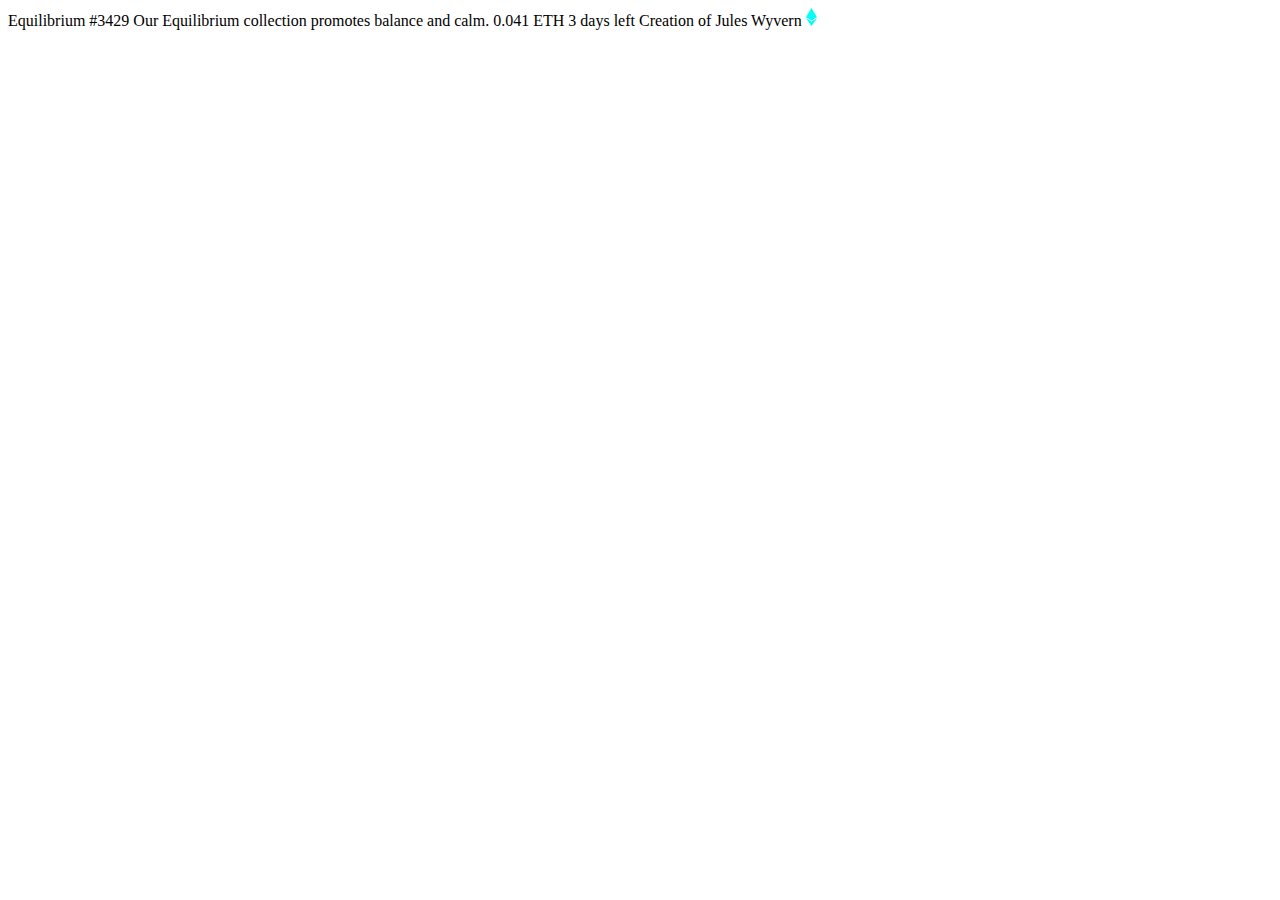
==== nft-preview-card-component-main/index.html @ 374450fb ".." ====
<!DOCTYPE html>
<html lang="en">
<head>
  <meta charset="UTF-8">
  <meta name="viewport" content="width=device-width, initial-scale=1.0"> <!-- displays site properly based on user's device -->
  <title>Frontend Mentor | NFT preview card component</title>
  <link rel ="stylesheet" href="style.css">

</head>
<body>

  Equilibrium #3429

  Our Equilibrium collection promotes balance and calm.

  0.041 ETH
  3 days left
  
  Creation of Jules Wyvern
  <img src = "images/icon-ethereum.svg">

</body>
</html>
---- nft-preview-card-component-main/style.css ----
.icon-ethereum{
  width: 100px;
}
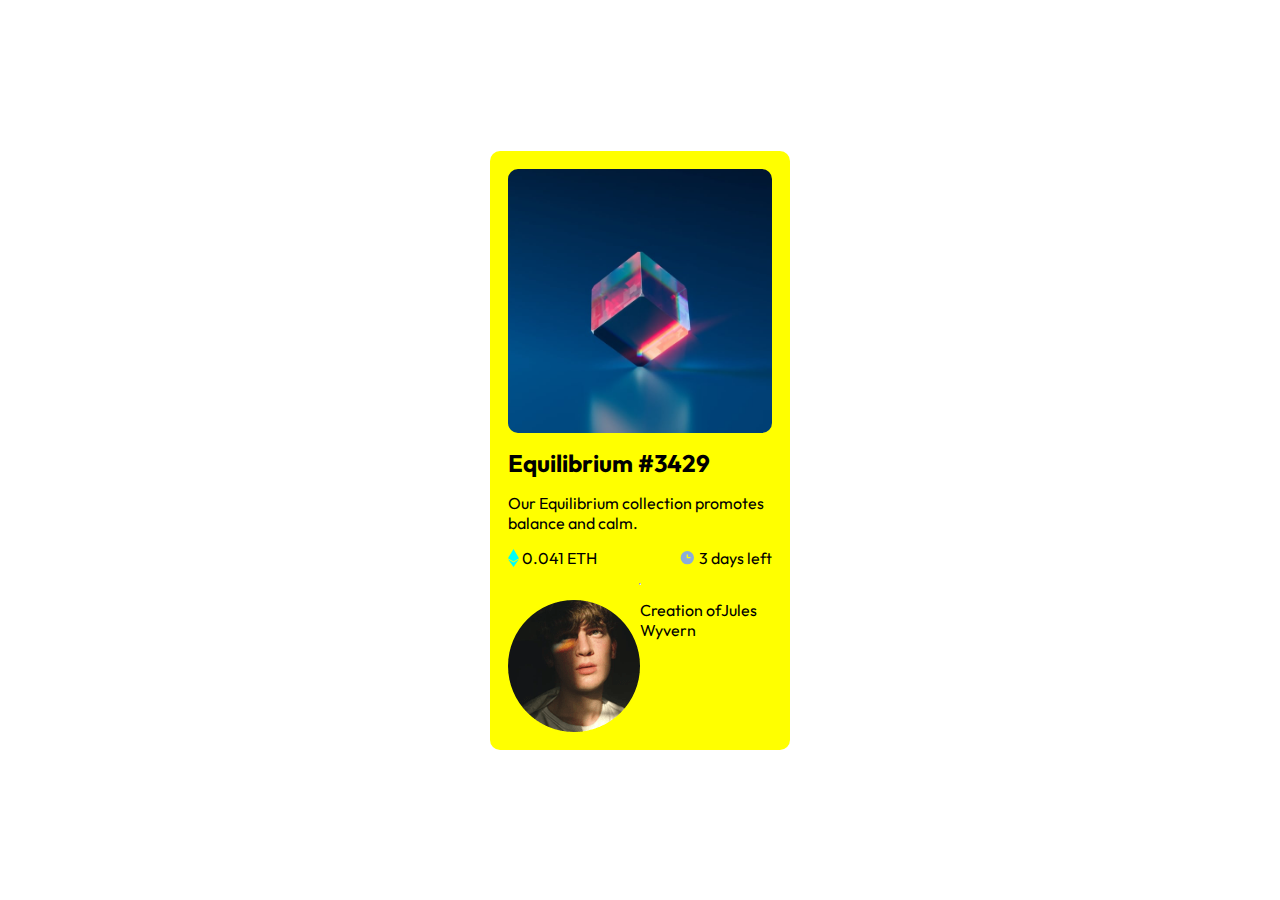
==== commit 996f9acd: ".." ====
--- a/nft-preview-card-component-main/index.html
+++ b/nft-preview-card-component-main/index.html
@@ -5,19 +5,46 @@
   <meta name="viewport" content="width=device-width, initial-scale=1.0"> <!-- displays site properly based on user's device -->
   <title>Frontend Mentor | NFT preview card component</title>
   <link rel ="stylesheet" href="style.css">
+  <link rel="preconnect" href="https://fonts.googleapis.com">
+  <link rel="preconnect" href="https://fonts.gstatic.com" crossorigin>
+  <link href="https://fonts.googleapis.com/css2?family=Outfit:wght@300;400;600&display=swap" rel="stylesheet">
 
 </head>
 <body>
+   <div class ="card">
+     <img src="./images/image-equilibrium.jpg" class="nft--pic">
+     <h2 class="nft--name">Equilibrium #3429</h2>
+     <p class="nft--info">
+      Our Equilibrium collection promotes balance and calm.
+     </p>
+     <div class="price--duration">
+       <div class="price">
+        <img src="./images/icon-ethereum.svg">
+        <p>0.041 ETH</p>
+       </div>
 
-  Equilibrium #3429
-
-  Our Equilibrium collection promotes balance and calm.
-
-  0.041 ETH
-  3 days left
-  
-  Creation of Jules Wyvern
-  <img src = "images/icon-ethereum.svg">
+       <div class="duration">
+        <img src="./images/icon-clock.svg">
+        <p>3 days left</p>
+       </div>
+     </div>
+     <hr>
+     <div class="creator">
+       <img src="./images/image-avatar.png">
+       <p>Creation of<span>Jules Wyvern</span></p>
+     </div>
+   </div>
+ 
 
 </body>
-</html>+</html>
+
+
+<!-- Equilibrium #3429
+
+Our Equilibrium collection promotes balance and calm.
+
+0.041 ETH
+3 days left
+
+Creation of Jules Wyvern -->--- a/nft-preview-card-component-main/style.css
+++ b/nft-preview-card-component-main/style.css
@@ -1,3 +1,55 @@
-.icon-ethereum{
-  width: 100px;
+*{
+  margin: 0;
+  padding: 0;
+  box-sizing: border-box;
+}
+
+body{
+  display: flex;
+  justify-content: center;
+  align-items: center;
+  height: 100vh;
+  font-family: 'Outfit', sans-serif;
+}
+
+.card{
+  width:300px;
+  background-color: yellow;
+  padding: 18px;
+  display: flex;
+  flex-direction: column;
+  align-items: center;
+  border-radius: 10px;
+  gap:15px;
+}
+
+.nft--pic{
+  width: 100%;
+  border-radius: 10px;
+  object-fit: cover;
+}
+
+.nft--name{
+  width:100%;
+  text-align: left;
+}
+.price--duration,.duration,.price{
+  display: flex;
+  align-items: center;
+}
+
+.price--duration{
+  justify-content: space-between;
+  width:100%;
+}
+
+.price{
+  gap:3px;
+}
+.duration{
+  gap:3px;
+}
+
+.creator{
+  display: flex;
 }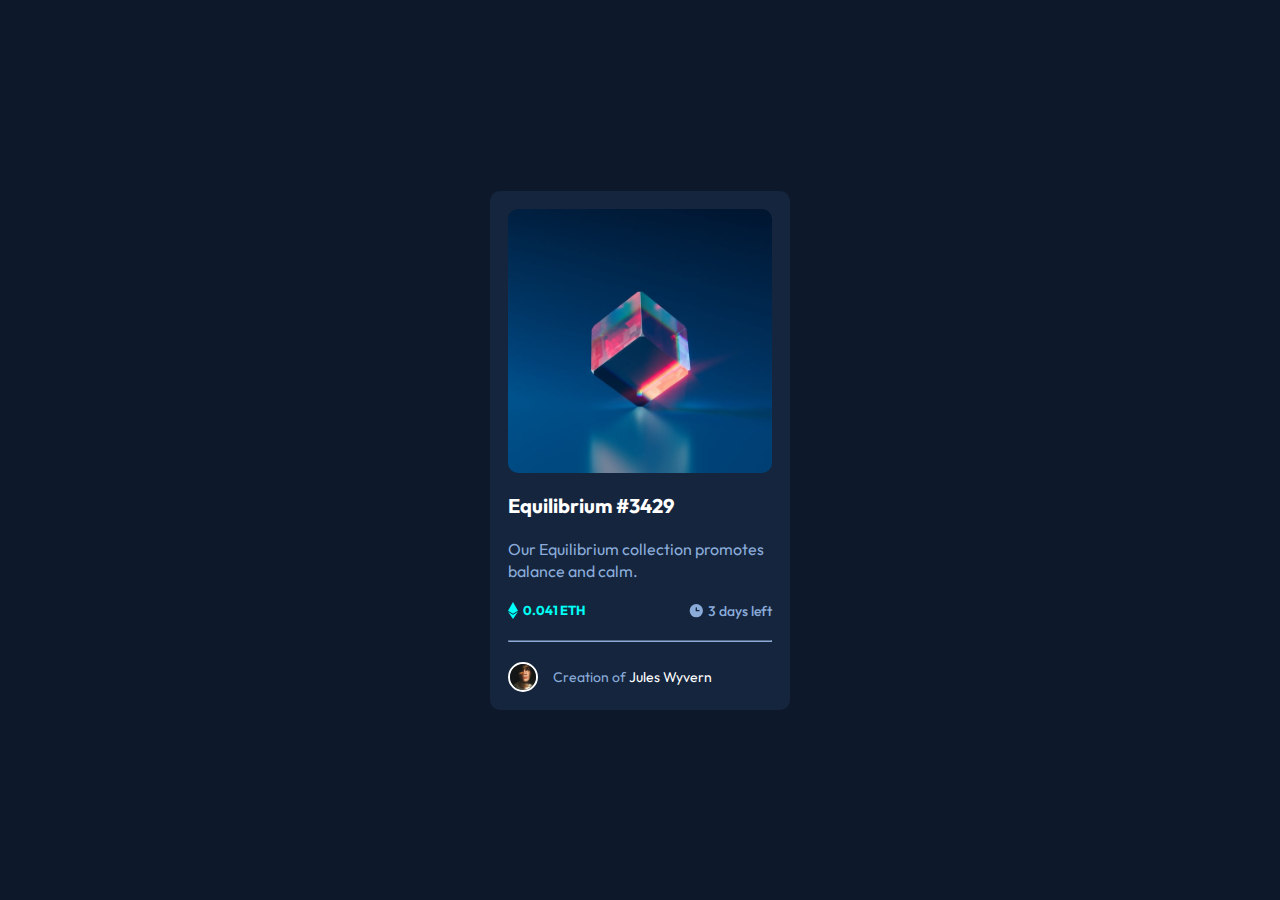
==== commit 9d99d17b: "." ====
--- a/nft-preview-card-component-main/index.html
+++ b/nft-preview-card-component-main/index.html
@@ -31,7 +31,7 @@
      <hr>
      <div class="creator">
        <img src="./images/image-avatar.png">
-       <p>Creation of<span>Jules Wyvern</span></p>
+       <p>Creation of <span>Jules Wyvern</span></p>
      </div>
    </div>
  
--- a/nft-preview-card-component-main/style.css
+++ b/nft-preview-card-component-main/style.css
@@ -10,17 +10,18 @@
   align-items: center;
   height: 100vh;
   font-family: 'Outfit', sans-serif;
+  background-color: hsl(217, 54%, 11%);
 }
 
 .card{
   width:300px;
-  background-color: yellow;
+  background-color:hsl(216, 50%, 16%);
   padding: 18px;
   display: flex;
   flex-direction: column;
   align-items: center;
   border-radius: 10px;
-  gap:15px;
+  gap:20px;
 }
 
 .nft--pic{
@@ -32,6 +33,13 @@
 .nft--name{
   width:100%;
   text-align: left;
+  color:white;
+  font-size: 20px;
+}
+
+.nft--info{
+  color:hsl(215, 51%, 70%);
+  line-height: 22px;
 }
 .price--duration,.duration,.price{
   display: flex;
@@ -44,12 +52,48 @@
 }
 
 .price{
-  gap:3px;
+  gap:5px;
+  color: hsl(178, 100%, 50%);
+  font-weight: 700;
+  font-size: 13px;
+}
+
+.price img{
+  width:10px;
 }
 .duration{
   gap:3px;
 }
 
+.duration p{
+  color:hsl(215, 51%, 70%);
+  font-size: 14px;
+  font-weight: 500;
+}
+
+hr{
+  width:100%;
+  border-color: hsl(215, 51%, 70%);
+}
 .creator{
+  width:100%;
   display: flex;
+  align-items: center;
+  gap:15px;
+}
+
+.creator img{
+  width:30px;
+  border:solid 2px white;
+  border-radius: 50%;
+
+}
+
+.creator p{
+  font-size: 14px;
+  color:hsl(215, 51%, 70%);
+}
+
+.creator span{
+  color:white;
 }